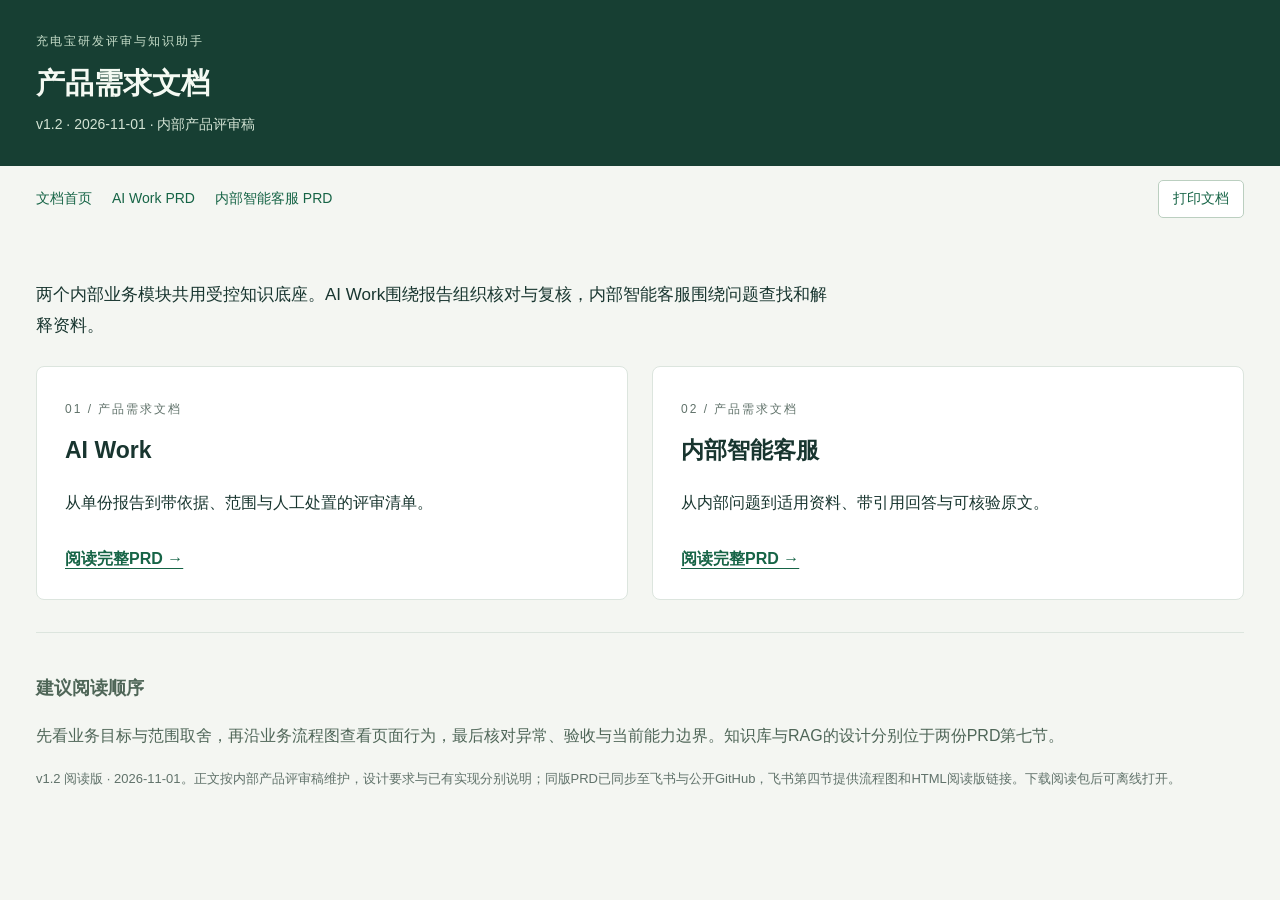
==== 产品需求文档/index.html @ b47cd59b "docs: publish PRD v1.2 with flows and offline reading editions" ====
<!doctype html><html lang="zh-CN"><head><meta charset="utf-8"><meta name="viewport" content="width=device-width,initial-scale=1"><title>产品需求文档</title><style>
:root{color-scheme:light;--ink:#18352f;--muted:#60726a;--line:#dce5de;--paper:#fff;--ground:#f4f6f2;--green:#166446}
*{box-sizing:border-box}html{scroll-behavior:smooth;scroll-padding-top:24px}body{margin:0;color:var(--ink);background:var(--ground);font:16px/1.85 -apple-system,BlinkMacSystemFont,'PingFang SC','Microsoft YaHei',sans-serif}a{color:var(--green);text-underline-offset:4px;overflow-wrap:anywhere}a:hover{color:#0a3d2a}.frame{max-width:1420px;margin:auto;padding:0 36px}.masthead{background:#173f33;color:#f5faf3;padding:30px 0 28px}.eyebrow{font-size:12px;letter-spacing:2px;color:#c6ddc9}.masthead h1{font-size:29px;line-height:1.45;margin:10px 0 8px;font-weight:650}.masthead p{color:#d4e4d5;font-size:14px;margin:0}.topnav{display:flex;gap:20px;flex-wrap:wrap;padding:14px 0;font-size:14px;align-items:center}.topnav a{text-decoration:none}.topnav .active{font-weight:650}.topnav button{margin-left:auto;font:inherit;color:var(--green);border:1px solid #bbcfc0;background:var(--paper);padding:5px 14px;border-radius:5px}.layout{display:grid;grid-template-columns:244px minmax(0,1fr);gap:34px;align-items:start;margin:14px auto 44px}.toc{position:sticky;top:24px;max-height:calc(100vh - 48px);overflow:auto;padding:16px 4px;font-size:13px}.toc h2{font-size:13px;margin:0 0 12px;color:var(--muted)}.toc a{display:block;line-height:1.65;padding:7px 10px;text-decoration:none;border-left:2px solid var(--line)}.toc a:hover{border-left-color:var(--green);background:#eaf1e9}.document{background:var(--paper);min-width:0;padding:32px 40px 40px;border:1px solid var(--line);border-radius:8px}.document p{margin:12px 0 16px}.document h2{font-size:23px;line-height:1.5;padding-top:28px;margin:30px 0 18px;border-top:1px solid var(--line);font-weight:650}.document h3{font-size:18px;line-height:1.55;margin:25px 0 13px;font-weight:620}.document ul,.document ol{padding-left:24px}.document li{margin:8px 0}.table-wrap{overflow-x:auto;margin:20px 0 24px}table{width:100%;min-width:0;border-collapse:collapse;font-size:14px;line-height:1.8}.table-three{min-width:520px}.table-wide{min-width:640px}th,td{text-align:left;vertical-align:top;padding:12px 13px;border-bottom:1px solid var(--line);overflow-wrap:anywhere}th{background:#eef4ed;color:#244b35;font-weight:650}tbody tr:nth-child(even){background:#fbfcfa}td:first-child,th:first-child{min-width:102px}pre{white-space:pre-wrap;overflow-wrap:anywhere;background:#f3f6f1;border:1px solid #dce7d9;border-radius:6px;padding:20px;font:13px/1.95 ui-monospace,SFMono-Regular,Menlo,Consolas,'PingFang SC',monospace;max-width:100%}code{font-size:.9em}blockquote{border-left:3px solid #a2b99d;margin:20px 0;padding:1px 18px;color:#52634f}.diagram{margin:24px 0;overflow-x:auto;border:1px solid var(--line);border-radius:6px;padding:20px 12px;background:#fff}.diagram svg{width:100%;height:auto;min-width:560px;max-width:720px;display:block;margin:auto}.diagram figcaption{font-size:13px;color:var(--muted);padding:14px 4px 0}.source{border-top:1px solid var(--line);padding-top:22px;margin-top:34px;color:var(--muted);font-size:13px}.intro-copy{max-width:800px;font-size:17px}.overview{padding-top:30px;padding-bottom:50px}.module-grid{display:grid;grid-template-columns:1fr 1fr;gap:24px;margin:24px 0}.module{background:var(--paper);border:1px solid var(--line);border-radius:8px;padding:26px 28px}.module h2{font-size:23px;margin:7px 0 12px}.module .order{font-size:12px;letter-spacing:2px;color:var(--muted)}.module a{display:inline-block;margin-top:10px;font-weight:600}.reading-order{margin-top:32px;border-top:1px solid var(--line);padding-top:24px;color:#4f6658}.reading-order h2{font-size:18px}.status-note{font-size:13px;color:var(--muted)}
@media(max-width:1000px){.frame{padding:0 24px}.layout{grid-template-columns:200px minmax(0,1fr);gap:20px}.document{padding:24px}.masthead h1{font-size:26px}}
@media(max-width:760px){.frame{padding:0 16px}.masthead{padding:26px 0}.masthead h1{font-size:24px}.layout{display:block;margin-top:0}.toc{position:static;max-height:none;margin-bottom:18px;padding:12px 0}.toc nav{display:grid;grid-template-columns:1fr 1fr;gap:0 12px}.toc a{font-size:12px;padding:6px}.document{padding:20px 16px;border-radius:5px}.document h2{font-size:21px}.document h3{font-size:18px}.topnav{gap:8px 16px}.topnav button{margin-left:0}.module-grid{grid-template-columns:1fr}.module{padding:22px}.diagram{padding:12px 8px}table{font-size:13px}.table-wrap.is-wide::after{content:"表格可横向滚动查看";display:block;font-size:12px;color:var(--muted);padding-top:8px}.diagram figcaption::after{content:"（流程图可横向滚动查看）";display:block;margin-top:5px}}
@media(prefers-reduced-motion:reduce){html{scroll-behavior:auto}}
@media print{@page{size:A4;margin:16mm 14mm}body{background:#fff;font-size:10.5pt;line-height:1.65}.frame{max-width:none;padding:0}.masthead{background:#fff;color:#18352f;padding:0 0 10mm;border-bottom:1px solid #ccc}.masthead .eyebrow,.masthead p{color:#52634f}.masthead h1{font-size:23pt}.topnav,.toc,.status-note{display:none}.layout{display:block;margin:0}.document{padding:0;border:0}.document h2{font-size:15pt;break-after:avoid}.document h3{font-size:12pt;break-after:avoid}.table-wrap{overflow:visible}table,.table-three,.table-wide{min-width:0;font-size:9pt;line-height:1.55}th,td{padding:6px 7px}tr{break-inside:avoid}thead{display:table-header-group}pre{font-size:9pt;white-space:pre-wrap;break-inside:avoid}.diagram{break-inside:avoid;overflow:visible;padding:10px}.diagram svg{min-width:0;max-width:440px;max-height:220mm}.module-grid{grid-template-columns:1fr}.module{break-inside:avoid}a{color:inherit;text-decoration:none}}
</style></head><body><header class="masthead"><div class="frame"><div class="eyebrow">充电宝研发评审与知识助手</div><h1>产品需求文档</h1><p>v1.2 · 2026-11-01 · 内部产品评审稿</p></div></header><div class="frame"><nav class="topnav" aria-label="产品文档"><a href="index.html">文档首页</a><a href="ai-work-prd.html">AI Work PRD</a><a href="internal-assistant-prd.html">内部智能客服 PRD</a><button type="button" onclick="window.print()">打印文档</button></nav></div><main class="frame overview"><p class="intro-copy">两个内部业务模块共用受控知识底座。AI Work围绕报告组织核对与复核，内部智能客服围绕问题查找和解释资料。</p><div class="module-grid"><section class="module"><span class="order">01 / 产品需求文档</span><h2>AI Work</h2><p>从单份报告到带依据、范围与人工处置的评审清单。</p><a href="ai-work-prd.html">阅读完整PRD →</a></section><section class="module"><span class="order">02 / 产品需求文档</span><h2>内部智能客服</h2><p>从内部问题到适用资料、带引用回答与可核验原文。</p><a href="internal-assistant-prd.html">阅读完整PRD →</a></section></div><section class="reading-order"><h2>建议阅读顺序</h2><p>先看业务目标与范围取舍，再沿业务流程图查看页面行为，最后核对异常、验收与当前能力边界。知识库与RAG的设计分别位于两份PRD第七节。</p></section><p class="status-note">v1.2 阅读版 · 2026-11-01。正文按内部产品评审稿维护，设计要求与已有实现分别说明；同版PRD已同步至飞书与公开GitHub，飞书第四节提供流程图和HTML阅读版链接。下载阅读包后可离线打开。</p></main></body></html>
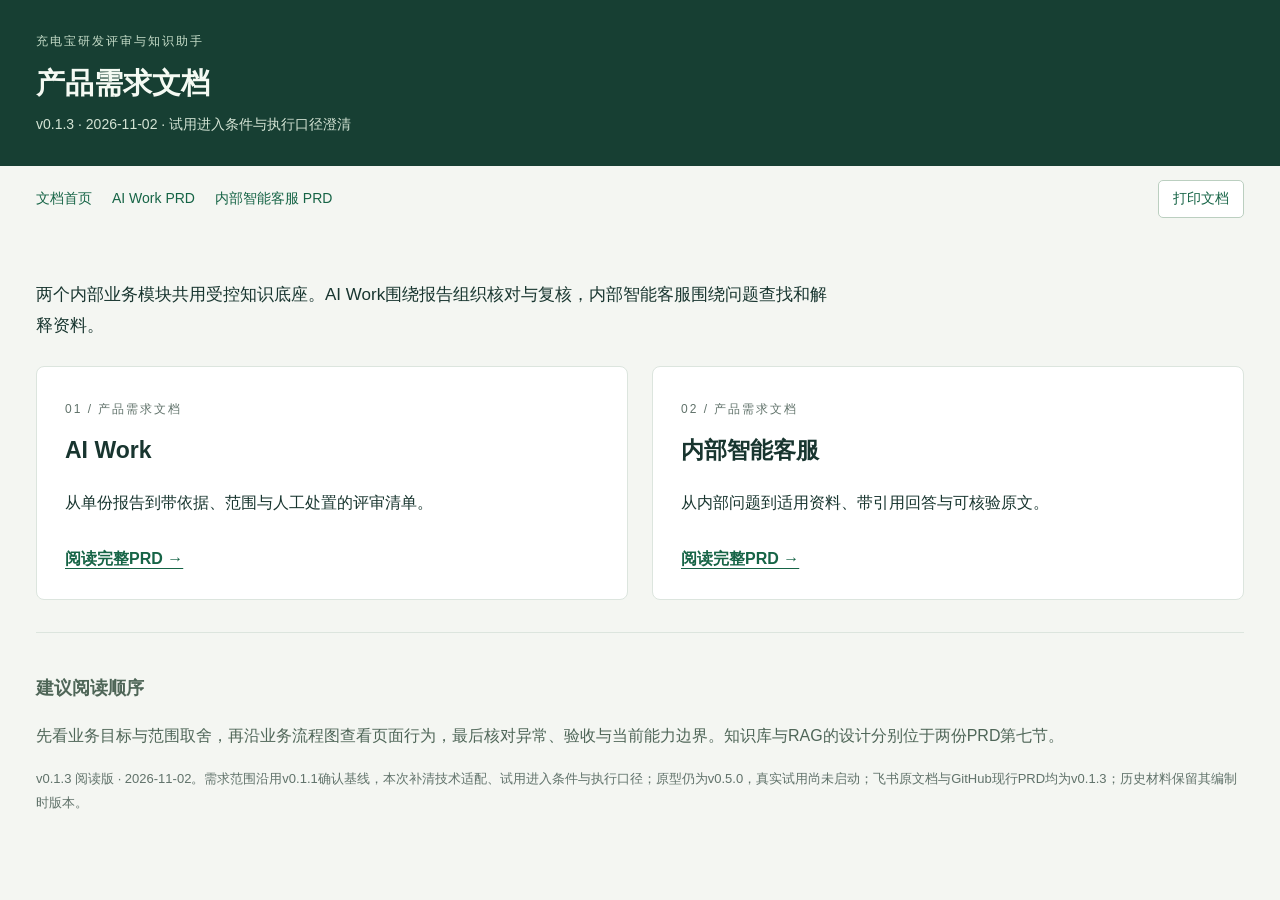
==== commit fa68091c: "feat: sync PRD v0.1.3 and controlled MVP v0.5.0" ====
--- a/产品需求文档/index.html
+++ b/产品需求文档/index.html
@@ -5,4 +5,4 @@
 @media(max-width:760px){.frame{padding:0 16px}.masthead{padding:26px 0}.masthead h1{font-size:24px}.layout{display:block;margin-top:0}.toc{position:static;max-height:none;margin-bottom:18px;padding:12px 0}.toc nav{display:grid;grid-template-columns:1fr 1fr;gap:0 12px}.toc a{font-size:12px;padding:6px}.document{padding:20px 16px;border-radius:5px}.document h2{font-size:21px}.document h3{font-size:18px}.topnav{gap:8px 16px}.topnav button{margin-left:0}.module-grid{grid-template-columns:1fr}.module{padding:22px}.diagram{padding:12px 8px}table{font-size:13px}.table-wrap.is-wide::after{content:"表格可横向滚动查看";display:block;font-size:12px;color:var(--muted);padding-top:8px}.diagram figcaption::after{content:"（流程图可横向滚动查看）";display:block;margin-top:5px}}
 @media(prefers-reduced-motion:reduce){html{scroll-behavior:auto}}
 @media print{@page{size:A4;margin:16mm 14mm}body{background:#fff;font-size:10.5pt;line-height:1.65}.frame{max-width:none;padding:0}.masthead{background:#fff;color:#18352f;padding:0 0 10mm;border-bottom:1px solid #ccc}.masthead .eyebrow,.masthead p{color:#52634f}.masthead h1{font-size:23pt}.topnav,.toc,.status-note{display:none}.layout{display:block;margin:0}.document{padding:0;border:0}.document h2{font-size:15pt;break-after:avoid}.document h3{font-size:12pt;break-after:avoid}.table-wrap{overflow:visible}table,.table-three,.table-wide{min-width:0;font-size:9pt;line-height:1.55}th,td{padding:6px 7px}tr{break-inside:avoid}thead{display:table-header-group}pre{font-size:9pt;white-space:pre-wrap;break-inside:avoid}.diagram{break-inside:avoid;overflow:visible;padding:10px}.diagram svg{min-width:0;max-width:440px;max-height:220mm}.module-grid{grid-template-columns:1fr}.module{break-inside:avoid}a{color:inherit;text-decoration:none}}
-</style></head><body><header class="masthead"><div class="frame"><div class="eyebrow">充电宝研发评审与知识助手</div><h1>产品需求文档</h1><p>v1.2 · 2026-11-01 · 内部产品评审稿</p></div></header><div class="frame"><nav class="topnav" aria-label="产品文档"><a href="index.html">文档首页</a><a href="ai-work-prd.html">AI Work PRD</a><a href="internal-assistant-prd.html">内部智能客服 PRD</a><button type="button" onclick="window.print()">打印文档</button></nav></div><main class="frame overview"><p class="intro-copy">两个内部业务模块共用受控知识底座。AI Work围绕报告组织核对与复核，内部智能客服围绕问题查找和解释资料。</p><div class="module-grid"><section class="module"><span class="order">01 / 产品需求文档</span><h2>AI Work</h2><p>从单份报告到带依据、范围与人工处置的评审清单。</p><a href="ai-work-prd.html">阅读完整PRD →</a></section><section class="module"><span class="order">02 / 产品需求文档</span><h2>内部智能客服</h2><p>从内部问题到适用资料、带引用回答与可核验原文。</p><a href="internal-assistant-prd.html">阅读完整PRD →</a></section></div><section class="reading-order"><h2>建议阅读顺序</h2><p>先看业务目标与范围取舍，再沿业务流程图查看页面行为，最后核对异常、验收与当前能力边界。知识库与RAG的设计分别位于两份PRD第七节。</p></section><p class="status-note">v1.2 阅读版 · 2026-11-01。正文按内部产品评审稿维护，设计要求与已有实现分别说明；同版PRD已同步至飞书与公开GitHub，飞书第四节提供流程图和HTML阅读版链接。下载阅读包后可离线打开。</p></main></body></html>
+</style></head><body><header class="masthead"><div class="frame"><div class="eyebrow">充电宝研发评审与知识助手</div><h1>产品需求文档</h1><p>v0.1.3 · 2026-11-02 · 试用进入条件与执行口径澄清</p></div></header><div class="frame"><nav class="topnav" aria-label="产品文档"><a href="index.html">文档首页</a><a href="ai-work-prd.html">AI Work PRD</a><a href="internal-assistant-prd.html">内部智能客服 PRD</a><button type="button" onclick="window.print()">打印文档</button></nav></div><main class="frame overview"><p class="intro-copy">两个内部业务模块共用受控知识底座。AI Work围绕报告组织核对与复核，内部智能客服围绕问题查找和解释资料。</p><div class="module-grid"><section class="module"><span class="order">01 / 产品需求文档</span><h2>AI Work</h2><p>从单份报告到带依据、范围与人工处置的评审清单。</p><a href="ai-work-prd.html">阅读完整PRD →</a></section><section class="module"><span class="order">02 / 产品需求文档</span><h2>内部智能客服</h2><p>从内部问题到适用资料、带引用回答与可核验原文。</p><a href="internal-assistant-prd.html">阅读完整PRD →</a></section></div><section class="reading-order"><h2>建议阅读顺序</h2><p>先看业务目标与范围取舍，再沿业务流程图查看页面行为，最后核对异常、验收与当前能力边界。知识库与RAG的设计分别位于两份PRD第七节。</p></section><p class="status-note">v0.1.3 阅读版 · 2026-11-02。需求范围沿用v0.1.1确认基线，本次补清技术适配、试用进入条件与执行口径；原型仍为v0.5.0，真实试用尚未启动；飞书原文档与GitHub现行PRD均为v0.1.3；历史材料保留其编制时版本。</p></main></body></html>
